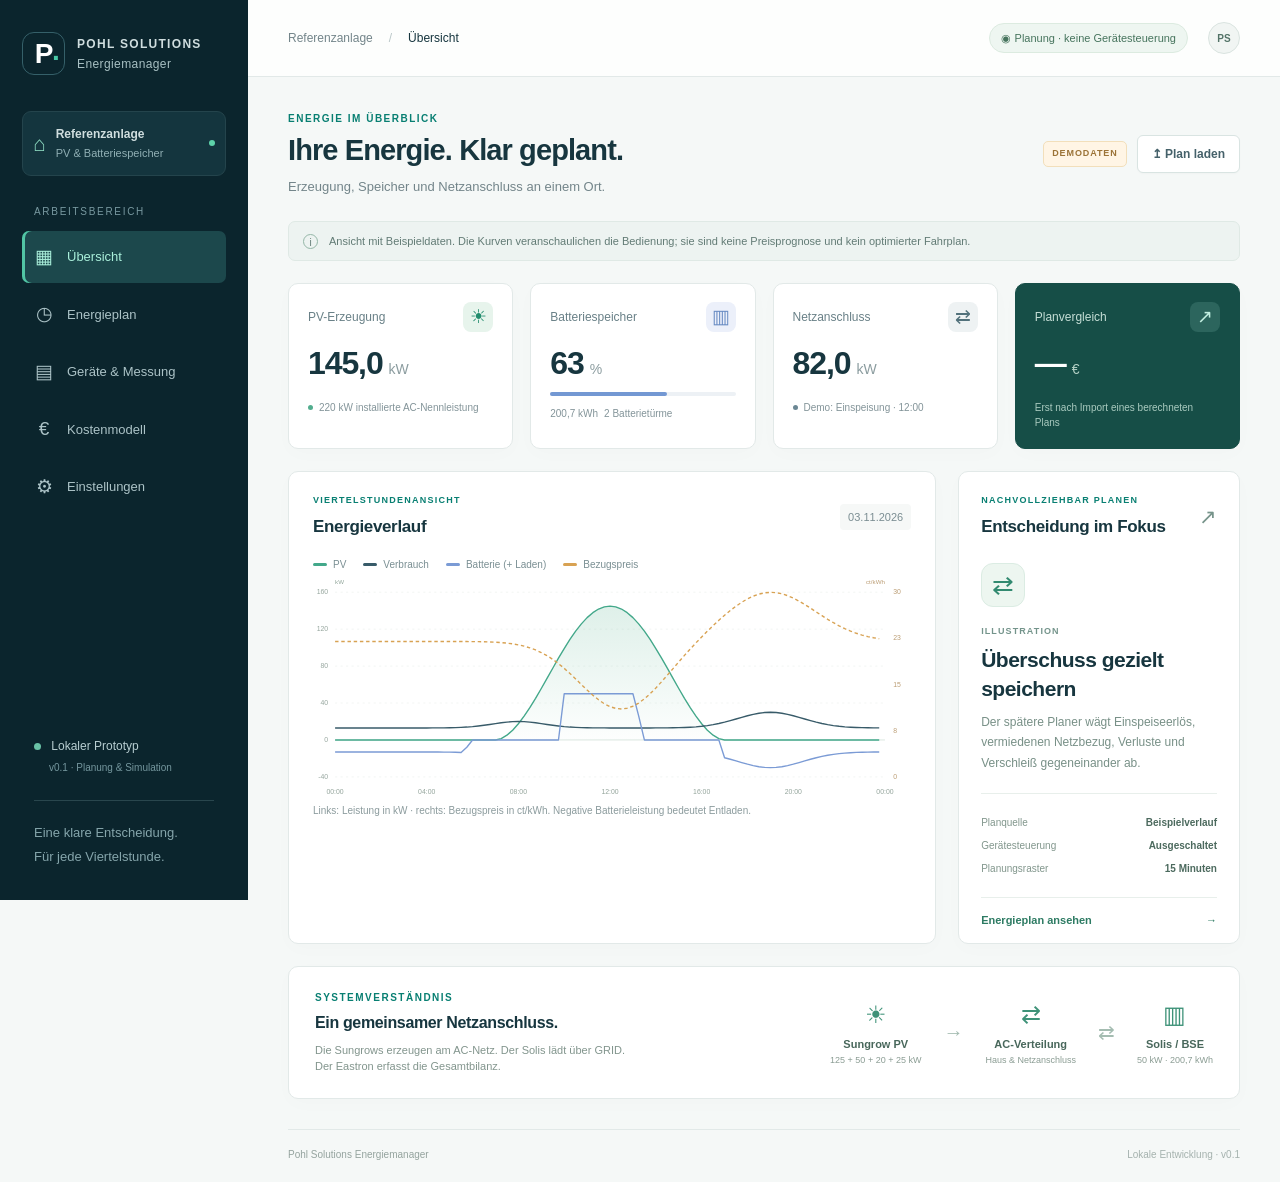
==== preview/index.html @ 00419e40 "feat: add German energy dashboard prototype and interactive cost model" ====
<!doctype html>
<html lang="de">
<head>
  <meta charset="utf-8">
  <meta name="viewport" content="width=device-width, initial-scale=1">
  <meta name="theme-color" content="#0a2930">
  <title>Pohl Solutions · Energiemanager</title>
  <link rel="stylesheet" href="styles.css">
  <script defer src="app.js"></script>
</head>
<body>
  <aside class="sidebar">
    <a class="brand" href="#overview" aria-label="Pohl Solutions Energiemanager Startseite"><span class="brandmark">P<span>·</span></span><span>POHL SOLUTIONS<small>Energiemanager</small></span></a>
    <div class="site-selector"><span class="site-icon">⌂</span><span>Referenzanlage<small>PV & Batteriespeicher</small></span><span class="site-dot"></span></div>
    <p class="nav-label">ARBEITSBEREICH</p>
    <nav aria-label="Hauptnavigation">
      <a href="#overview" data-page="overview"><span>▦</span>Übersicht</a>
      <a href="#plan" data-page="plan"><span>◷</span>Energieplan</a>
      <a href="#devices" data-page="devices"><span>▤</span>Geräte & Messung</a>
      <a href="#costs" data-page="costs"><span>€</span>Kostenmodell</a>
      <a href="#settings" data-page="settings"><span>⚙</span>Einstellungen</a>
    </nav>
    <div class="sidebar-bottom"><span class="state-dot"></span> Lokaler Prototyp<small>v0.1 · Planung & Simulation</small><div class="sidebar-rule"></div><p>Eine klare Entscheidung.<br>Für jede Viertelstunde.</p></div>
  </aside>
  <div class="workspace">
    <header class="topbar"><div><span class="breadcrumb">Referenzanlage</span><span class="breadcrumb-sep">/</span><span id="breadcrumb-page">Übersicht</span></div><div class="topbar-right"><span class="safe-badge">◉ Planung · keine Gerätesteuerung</span><span class="avatar">PS</span></div></header>
    <main>
      <div id="global-error" class="alert error" role="alert" hidden></div>
      <section class="page" id="page-overview" aria-labelledby="overview-heading">
        <div class="page-heading"><div><p class="eyebrow">ENERGIE IM ÜBERBLICK</p><h1 id="overview-heading">Ihre Energie. Klar geplant.</h1><p class="subheading">Erzeugung, Speicher und Netzanschluss an einem Ort.</p></div><div class="heading-actions"><span class="source-badge" id="source-badge">DEMODATEN</span><button class="button secondary" data-action="import">↥ Plan laden</button></div></div>
        <div class="notice"><span class="notice-icon">i</span><p id="data-notice"><strong>Ansicht mit Beispieldaten.</strong> Die Kurven veranschaulichen die Bedienung; sie sind keine Preisprognose und kein optimierter Fahrplan.</p></div>
        <div class="stat-grid">
          <article class="stat-card"><div class="stat-top"><span>PV-Erzeugung</span><span class="stat-icon teal">☀</span></div><p class="stat-value"><span id="stat-pv">—</span><small>kW</small></p><div class="stat-footer"><span class="tiny-dot teal-dot"></span><span>220 kW installierte AC-Nennleistung</span></div></article>
          <article class="stat-card"><div class="stat-top"><span>Batteriespeicher</span><span class="stat-icon blue">▥</span></div><p class="stat-value"><span id="stat-soc">—</span><small>%</small></p><div class="soc-track"><span id="soc-fill"></span></div><div class="stat-footer"><span id="stat-capacity">200,7 kWh</span><span>2 Batterietürme</span></div></article>
          <article class="stat-card"><div class="stat-top"><span>Netzanschluss</span><span class="stat-icon navy">⇄</span></div><p class="stat-value"><span id="stat-grid">—</span><small>kW</small></p><div class="stat-footer"><span class="tiny-dot navy-dot"></span><span id="stat-grid-direction">Eastron · Beispielmessung</span></div></article>
          <article class="stat-card accent-stat"><div class="stat-top"><span id="savings-title">Planvergleich</span><span class="stat-icon light">↗</span></div><p class="stat-value"><span id="stat-savings">—</span><small>€</small></p><div class="stat-footer"><span id="savings-caption">Erst nach Import eines berechneten Plans</span></div></article>
        </div>
        <div class="overview-layout">
          <article class="panel chart-panel"><div class="panel-heading"><div><p class="eyebrow">VIERTELSTUNDENANSICHT</p><h2>Energieverlauf</h2></div><span class="chart-date" id="chart-date"></span></div><div class="chart-legend"><span><i class="legend-line pv-line"></i>PV</span><span><i class="legend-line load-line"></i>Verbrauch</span><span><i class="legend-line battery-line"></i>Batterie (+ Laden)</span><span><i class="legend-line price-line"></i>Bezugspreis</span></div><div id="energy-chart" class="chart-container"></div><p class="chart-note">Links: Leistung in kW · rechts: Bezugspreis in ct/kWh. Negative Batterieleistung bedeutet Entladen.</p></article>
          <article class="panel decision-panel"><div class="panel-heading"><div><p class="eyebrow">NACHVOLLZIEHBAR PLANEN</p><h2>Entscheidung im Fokus</h2></div><span class="small-icon">↗</span></div><div class="decision-symbol">⇄</div><span class="decision-tag" id="decision-tag">ILLUSTRATION</span><h3 id="decision-title">Überschuss gezielt speichern</h3><p id="decision-text">Der spätere Planer wägt Einspeiseerlös, vermiedenen Netzbezug, Verluste und Verschleiß gegeneinander ab.</p><div class="decision-details"><div><span>Planquelle</span><strong id="decision-source">Beispielverlauf</strong></div><div><span>Gerätesteuerung</span><strong>Ausgeschaltet</strong></div><div><span>Planungsraster</span><strong>15 Minuten</strong></div></div><a href="#plan" class="text-link">Energieplan ansehen <span>→</span></a></article>
        </div>
        <article class="panel flow-panel"><div><p class="eyebrow">SYSTEMVERSTÄNDNIS</p><h2>Ein gemeinsamer Netzanschluss.</h2><p>Die Sungrows erzeugen am AC-Netz. Der Solis lädt über GRID. Der Eastron erfasst die Gesamtbilanz.</p></div><div class="flow-chain"><span>☀<b>Sungrow PV</b><small>125 + 50 + 20 + 25 kW</small></span><i>→</i><span>⇄<b>AC-Verteilung</b><small>Haus & Netzanschluss</small></span><i>⇄</i><span>▥<b>Solis / BSE</b><small>50 kW · 200,7 kWh</small></span></div></article>
      </section>
      <section class="page" id="page-plan" aria-labelledby="plan-heading" hidden>
        <div class="page-heading"><div><p class="eyebrow">FAHRPLAN & BEGRÜNDUNGEN</p><h1 id="plan-heading">Energieplan</h1><p class="subheading">Jede Viertelstunde mit Leistung, Ladezustand und Entscheidung.</p></div><div class="heading-actions"><button class="button secondary" data-action="demo">Demodaten</button><button class="button primary" data-action="import">↥ Berechneten Plan laden</button><button class="button secondary" id="export-csv">CSV exportieren</button></div></div>
        <div class="notice"><span class="notice-icon">i</span><p id="plan-notice">Der Beispielverlauf ist nicht optimiert. Importieren Sie eine JSON-Datei aus dem Python-Planer für einen berechneten Fahrplan.</p></div>
        <article class="panel assumptions-panel"><h2>Annahmen & Grenzen</h2><ul id="plan-assumptions"></ul></article>
        <article class="panel table-panel"><div class="table-scroll"><table><caption class="sr-only">Energieplan je Zeitintervall</caption><thead><tr><th>Zeit</th><th>PV</th><th>Last</th><th>Batterie</th><th>SOC am Ende</th><th>Netz</th><th>Bezug / Einspeisung</th><th>Begründung</th></tr></thead><tbody id="plan-table"></tbody></table></div></article>
      </section>
      <section class="page" id="page-devices" aria-labelledby="devices-heading" hidden>
        <div class="page-heading"><div><p class="eyebrow">ANLAGENSTRUKTUR</p><h1 id="devices-heading">Geräte & Messung</h1><p class="subheading">Geplanter Bestand nach Ihren Angaben. Noch keine Live-Verbindungen.</p></div><span class="source-badge">KONZEPT</span></div>
        <div class="device-grid" id="device-list"></div>
        <div class="notice"><span class="notice-icon">i</span><p>Der zweite Stringwechselrichter ist als SG50CX oder SG50CX-P2 zu bestätigen. Kommunikationsports und Schreibrechte werden vor einer späteren Steuerung gerätespezifisch geprüft.</p></div>
      </section>
      <section class="page" id="page-costs" aria-labelledby="costs-heading" hidden>
        <div class="page-heading"><div><p class="eyebrow">TRANSPARENTE ANNAHMEN</p><h1 id="costs-heading">Was kostet das Speichern?</h1><p class="subheading">Vollkosten für die Auswertung. Zusätzlicher Verschleiß für die Betriebsentscheidung.</p></div><span class="source-badge">SZENARIORECHNER</span></div>
        <div class="cost-layout"><form id="cost-form" class="panel form-panel"><h2>Speichermodell</h2><p class="form-intro">Vorbelegte Werte sind Rechenannahmen, keine bestätigten Herstellerdaten. Die Zyklenzahl muss zum gewählten SOC-Fenster passen.</p><div class="form-grid">
          <label>Batterietyp<select name="chemistry"><option value="lfp">LiFePO₄ · eigene Annahmen</option><option value="nmc">NMC · eigene Annahmen</option><option value="other">Anderer Typ</option></select></label>
          <label>Kaufpreis System (€)<input name="purchase" type="number" min="0" step="100" value="40000" required></label>
          <label>Nennkapazität (kWh)<input name="capacity" type="number" min="0.1" step="0.001" value="200.704" required></label>
          <label>Restwert (€)<input name="residual" type="number" min="0" step="100" value="0" required></label>
          <label>Minimaler Ladezustand (%)<input name="minSoc" type="number" min="0" max="99" step="1" value="10" required></label>
          <label>Maximaler Ladezustand (%)<input name="maxSoc" type="number" min="1" max="100" step="1" value="90" required></label>
          <label>Erwartete Durchläufe des SOC-Fensters<input name="cycles" type="number" min="1" step="1" value="6000" required></label>
          <label>Kalenderlebensdauer (Jahre)<input name="years" type="number" min="1" step="1" value="15" required></label>
          <label>Durchläufe des SOC-Fensters / Jahr<input name="cyclesPerYear" type="number" min="1" step="1" value="250" required></label>
          <label>Mittlere verbleibende Kapazität (%)<input name="averageCapacity" type="number" min="1" max="100" step="1" value="90" required></label>
          <label>Ladewirkungsgrad AC → DC (%)<input name="chargeEfficiency" type="number" min="1" max="100" step="0.1" value="95" required></label>
          <label>Entladewirkungsgrad DC → AC (%)<input name="dischargeEfficiency" type="number" min="1" max="100" step="0.1" value="96" required></label>
          <label>Marginaler Verschleiß (ct/kWh AC-Ausgabe)<input name="marginalWear" type="number" min="0" step="0.1" value="0" required><small>Separat festlegen. 0 bedeutet „nicht bewertet“.</small></label>
        </div><div id="cost-error" class="alert error" role="alert" hidden></div><p class="form-footnote">Ein Wechsel des Batterietyps ändert keine Lebensdauerannahmen automatisch. Dieser Rechner verändert weder einen importierten Plan noch Geräteeinstellungen.</p></form>
        <div class="cost-results"><article class="panel cost-result-main"><p class="eyebrow">UMGELEGTE SPEICHERINVESTITION</p><p class="cost-number"><span id="cost-unit">—</span><small>ct/kWh</small></p><p>je über die Lebensdauer abgegebener AC-Energie. Ohne Kosten der geladenen Energie.</p><div class="cost-breakdown"><div><span>Nutzbares SOC-Fenster</span><strong id="cost-window">—</strong></div><div><span>Nutzbare DC-Energie anfangs</span><strong id="cost-usable">—</strong></div><div><span>Erwartete Durchläufe</span><strong id="cost-cycles">—</strong></div><div><span>Abgegebene AC-Energie gesamt</span><strong id="cost-throughput">—</strong></div><div><span>Begrenzender Faktor</span><strong id="cost-limit">—</strong></div><div><span>AC-Gesamtwirkungsgrad</span><strong id="cost-efficiency">—</strong></div></div></article><article class="panel explain-panel"><h2>Zwei unterschiedliche Perspektiven</h2><p><b>Vollkosten</b> verteilen die Investition auf die erwartete Energieabgabe. Sie helfen, die Wirtschaftlichkeit der Anschaffung einzuschätzen.</p><p><b>Betriebsentscheidung</b> vergleicht entgangenen Einspeiseerlös, Verluste, später vermiedenen Netzbezug und zusätzlichen Verschleiß. Bereits angefallene Investitionen werden nicht erneut als zusätzliche Kosten addiert.</p><p class="wear-result" id="wear-result"></p></article></div></div>
      </section>
      <section class="page" id="page-settings" aria-labelledby="settings-heading" hidden>
        <div class="page-heading"><div><p class="eyebrow">KLARE VERANTWORTUNG</p><h1 id="settings-heading">Einstellungen</h1><p class="subheading">Was diese Vorschau kann – und was später ergänzt wird.</p></div></div>
        <div class="settings-grid"><article class="panel explain-panel"><h2>Planung statt Gerätesteuerung</h2><p>Diese Vorschau läuft ausschließlich im Browser. Sie besitzt keine Gerätezugänge, sendet keine Modbus-Befehle und verändert keine Home-Assistant- oder Node-RED-Konfiguration.</p><p>Kostenannahmen werden nur lokal in diesem Browser gespeichert. Importierte Fahrpläne bleiben im Arbeitsspeicher und werden beim Neuladen verworfen.</p><button class="button secondary" id="reset-settings">Kostenannahmen zurücksetzen</button></article><article class="panel explain-panel"><h2>Berechneten Fahrplan importieren</h2><p>Der Python-Planer liefert eine JSON-Datei mit Zeitintervallen, Leistungen, Preisen und Annahmen. Die Ansicht prüft die Daten und zeigt sie anschließend als importierten Plan.</p><button class="button primary" data-action="import">JSON-Datei auswählen</button><p>Zeiten werden in <b>Europe/Berlin</b> angezeigt. Geldbeträge im Datenformat: €/kWh, Anzeige: ct/kWh.</p></article></div>
      </section>
      <footer>Pohl Solutions Energiemanager <span>Lokale Entwicklung · v0.1</span></footer>
    </main>
  </div>
  <input type="file" id="plan-file" accept="application/json,.json" hidden>
</body>
</html>
---- preview/styles.css ----
:root{--navy:#102e36;--navy-deep:#0b252d;--teal:#087f72;--teal-light:#e5f4ee;--blue:#648bd2;--orange:#d99a48;--ink:#17363f;--muted:#73858a;--line:#e2e9e8;--bg:#f5f8f7;--white:#fff;--shadow:0 5px 20px #123e3b04}*{box-sizing:border-box}body{margin:0;background:var(--bg);color:var(--ink);font:14px/1.5 "Segoe UI",Arial,sans-serif}button,input,select{font:inherit}button,a,input,select{outline-offset:4px}a{color:inherit}button{cursor:pointer}.sidebar{position:fixed;inset:0 auto 0 0;width:248px;background:var(--navy-deep);color:#d0dedf;padding:32px 22px;display:flex;flex-direction:column;z-index:5}.brand{display:flex;align-items:center;text-decoration:none;gap:12px;font-size:12px;letter-spacing:1.3px;font-weight:700;white-space:nowrap}.brand small{display:block;color:#a8c0c3;font-weight:400;letter-spacing:.4px;font-size:12px;margin-top:2px}.brandmark{width:43px;height:43px;border:1px solid #356069;border-radius:12px;display:grid;place-items:center;color:#fff;font-size:28px;letter-spacing:-7px;padding-right:6px}.brandmark span{color:#48c8a6;display:inline;position:absolute;transform:translate(12px,4px)}.site-selector{display:flex;align-items:center;gap:10px;background:#14353e;border:1px solid #24444c;padding:13px 10px;border-radius:9px;margin:36px 0 24px;font-size:12px;font-weight:600}.site-selector small{font-weight:400;color:#91b0b5;display:block;font-size:11px;margin-top:2px}.site-icon{font-size:21px;color:#8cd8bf}.site-dot{width:6px;height:6px;background:#5ed3aa;border-radius:50%;margin-left:auto}.nav-label{font-size:10px;letter-spacing:1.7px;color:#7899a0;padding:0 12px;margin:4px 0 12px}.sidebar nav{display:grid;gap:5px}.sidebar nav a{display:flex;align-items:center;gap:13px;text-decoration:none;padding:12px;border-radius:7px;font-size:13px;color:#acc3c7;transition:background .15s}.sidebar nav a>span{font-size:19px;width:20px;text-align:center}.sidebar nav a.active{background:#1c484c;color:#a9efda;box-shadow:inset 3px 0 #51c5a4}.sidebar nav a:hover{background:#173c44;color:#fff}.sidebar-bottom{margin-top:auto;font-size:12px;padding:28px 12px 0;color:#b8ced1}.state-dot{display:inline-block;width:7px;height:7px;background:#69c2a6;border-radius:50%;margin-right:7px}.sidebar-bottom small{display:block;color:#75979e;margin:5px 0 0 15px;font-size:10px}.sidebar-rule{height:1px;background:#29464d;margin:25px 0 20px}.sidebar-bottom p{font-size:13px;color:#85a5ab;line-height:1.8;margin:0}.workspace{margin-left:248px}.topbar{height:77px;border-bottom:1px solid var(--line);background:#ffffffcf;display:flex;justify-content:space-between;align-items:center;padding:0 40px;font-size:12px}.breadcrumb{color:var(--muted)}.breadcrumb-sep{padding:0 16px;color:#b9c6c7}.topbar-right{display:flex;gap:20px;align-items:center}.safe-badge{font-size:11px;background:#eef6f1;border:1px solid #dcebe0;padding:6px 11px;border-radius:20px;color:#46745d}.avatar{display:grid;place-items:center;width:32px;height:32px;border:1px solid #dae4e0;border-radius:50%;font-size:10px;font-weight:700;background:#f1f5f3;color:#537367}main{max-width:1720px;margin:auto;padding:34px 40px 0}.page-heading{display:flex;align-items:center;justify-content:space-between;gap:20px;margin-bottom:24px}.eyebrow{font-size:10px;letter-spacing:1.5px;font-weight:650;color:var(--teal);margin:0 0 6px}h1{font-size:29px;letter-spacing:-.9px;line-height:1.25;font-weight:650;margin:0 0 9px}h2{font-size:17px;font-weight:650;letter-spacing:-.35px;margin:0}h3{font-size:23px;line-height:1.35;letter-spacing:-.5px}.subheading{margin:0;color:var(--muted);font-size:13px}.heading-actions{display:flex;align-items:center;gap:10px;flex-wrap:wrap}.source-badge{background:#fff5e5;border:1px solid #f2dfbb;color:#9b7337;border-radius:5px;padding:5px 8px;letter-spacing:.9px;font-size:9px;font-weight:700}.source-badge.imported{background:var(--teal-light);border-color:#c6e3d8;color:var(--teal)}.button{border-radius:6px;padding:9px 14px;font-size:12px;font-weight:600;border:1px solid transparent;white-space:nowrap;transition:background .2s}.button.secondary{background:white;color:#45616a;border-color:#d9e4e2;box-shadow:0 1px 2px #0c282606}.button.secondary:hover{background:#edf5f1}.button.primary{background:var(--teal);color:white}.button.primary:hover{background:#06685e}.notice{display:flex;align-items:flex-start;gap:11px;background:#edf3f1;border:1px solid #dfe9e5;border-radius:7px;padding:11px 14px;color:#627b75;margin-bottom:22px;font-size:11px}.notice p{margin:0}.notice strong{font-weight:600}.notice-icon{display:inline-grid;place-items:center;flex:none;border:1px solid #95b7a8;border-radius:50%;font-size:10px;width:15px;height:15px;margin-top:1px}.stat-grid{display:grid;grid-template-columns:repeat(4,minmax(0,1fr));gap:17px;margin-bottom:22px}.stat-card{background:var(--white);border:1px solid var(--line);border-radius:10px;padding:18px 19px 15px;min-height:166px;box-shadow:var(--shadow)}.stat-top{display:flex;justify-content:space-between;align-items:center;color:#698087;font-size:12px}.stat-icon{display:grid;place-items:center;width:30px;height:30px;border-radius:8px;font-size:19px}.teal{background:#e7f4ec;color:#218c6d}.blue{background:#ecf0fa;color:#698cc3}.navy{background:#eef2f3;color:#52717b}.light{background:#2c655d;color:#c1eee0}.stat-value{font-size:32px;font-weight:650;letter-spacing:-1.1px;line-height:1.2;margin:12px 0 17px;font-variant-numeric:tabular-nums}.stat-value small{font-size:14px;font-weight:400;letter-spacing:0;color:#8b9c9f;margin-left:6px}.stat-footer{display:flex;align-items:center;gap:6px;color:#839499;font-size:10px;justify-content:flex-start}.stat-footer span:last-child:not(:first-child){margin-left:0}.soc-track{height:4px;background:#edf1f5;border-radius:4px;margin-top:-8px;margin-bottom:10px}.soc-track span{display:block;height:100%;width:50%;background:#7398d3;border-radius:4px}.tiny-dot{width:5px;height:5px;border-radius:50%;flex:none}.teal-dot{background:#52ad8e}.navy-dot{background:#6b8794}.accent-stat{background:#164e47;border-color:#164e47;color:#fff}.accent-stat .stat-top{color:#c5ded6}.accent-stat .stat-value small{color:#b5d1c6}.accent-stat .stat-footer{color:#aacbc0}.overview-layout{display:grid;grid-template-columns:minmax(0,2.3fr) minmax(265px,1fr);gap:22px;margin-bottom:22px}.panel{border:1px solid var(--line);border-radius:10px;background:white;box-shadow:var(--shadow)}.panel-heading{display:flex;justify-content:space-between;align-items:center;gap:12px;padding:22px 24px 0}.panel-heading .eyebrow{font-size:9px;letter-spacing:1.25px}.chart-date{font-size:11px;color:#7a8d92;background:#f6f8f7;padding:5px 8px;border-radius:4px;white-space:nowrap}.chart-legend{display:flex;gap:17px;flex-wrap:wrap;padding:18px 24px 0;font-size:10px;color:#7a8f93}.chart-legend>span{display:flex;align-items:center;gap:6px}.legend-line{width:14px;height:3px;display:inline-block;border-radius:2px}.pv-line{background:#43a88a}.load-line{background:#385b69}.battery-line{background:#7b9bd5}.price-line{background:#d8a253}.chart-container{padding:3px 13px 0}.chart-container svg{display:block;width:100%;height:auto;min-height:200px}.chart-note{font-size:10px;color:#8b9b9d;margin:0;padding:0 24px 20px}.decision-panel .panel-heading{padding:22px 22px 0}.small-icon{font-size:21px;color:#77948b}.decision-symbol{width:44px;height:44px;margin:24px 22px 12px;background:#edf6f0;border:1px solid #dbece3;border-radius:12px;display:grid;place-items:center;font-size:26px;color:#328a70}.decision-tag{font-size:9px;letter-spacing:1.1px;color:#74948b;padding:0 22px;font-weight:650}.decision-panel h3{font-size:21px;margin:6px 22px 9px}.decision-panel>p{font-size:12px;color:#789087;margin:0 22px 20px;line-height:1.7}.decision-details{border-top:1px solid #e8efeb;margin:0 22px;padding:13px 0}.decision-details>div{display:flex;justify-content:space-between;gap:12px;font-size:10px;margin:8px 0;color:#81968c}.decision-details strong{font-weight:550;color:#4c6a5e;max-width:60%;text-align:right}.text-link{display:flex;justify-content:space-between;border-top:1px solid #e8efeb;padding:14px 0;margin:0 22px;color:#2d7b63;font-size:11px;font-weight:600;text-decoration:none}.flow-panel{display:flex;align-items:center;justify-content:space-between;padding:23px 26px;gap:30px}.flow-panel>div:first-child{max-width:330px}.flow-panel h2{font-size:16px}.flow-panel p:not(.eyebrow){font-size:11px;color:#82958d;margin:7px 0 0}.flow-chain{display:flex;align-items:center;gap:22px;flex:1;justify-content:flex-end}.flow-chain>span{text-align:center;font-size:24px;color:#3e9278}.flow-chain b{display:block;font-size:11px;color:#48675b;margin-top:3px}.flow-chain small{display:block;font-size:9px;color:#8a9c93;margin-top:2px}.flow-chain i{font-style:normal;color:#a4bcb1;font-size:20px}footer{display:flex;justify-content:space-between;border-top:1px solid var(--line);margin-top:30px;padding:17px 0 20px;color:#94a39e;font-size:10px}footer span{color:#a5b2ae}.assumptions-panel{padding:20px 24px;margin-bottom:20px}.assumptions-panel ul{font-size:12px;color:#6d827d;padding-left:18px;margin-bottom:0}.table-panel{overflow:hidden}.table-scroll{overflow:auto;max-height:650px}table{border-collapse:collapse;width:100%;font-size:11px;text-align:left}th{background:#eef4f1;position:sticky;top:0;color:#527365;font-weight:650;white-space:nowrap;padding:13px 15px;z-index:1}td{border-top:1px solid #edf1ef;padding:11px 15px;font-variant-numeric:tabular-nums;white-space:nowrap}td:last-child{white-space:normal;min-width:190px;color:#7b8f85}tbody tr:nth-child(even){background:#fbfcfb}.charge-text{color:#168568}.discharge-text{color:#547ab5}.device-grid{display:grid;grid-template-columns:repeat(3,minmax(0,1fr));gap:18px;margin-bottom:22px}.device-card{padding:23px}.device-card .device-kind{font-size:10px;color:#82988f;margin:12px 0 4px}.device-card h2{font-size:18px}.device-card p{font-size:12px;color:#7c9188}.device-card .device-meta{padding-top:12px;border-top:1px solid var(--line);font-size:10px;color:#6c8779}.not-connected{display:inline-block;font-size:9px;background:#f2f5f3;color:#8ca095;padding:3px 7px;border-radius:4px}.cost-layout{display:grid;grid-template-columns:minmax(0,1.5fr) minmax(300px,1fr);gap:22px}.form-panel{padding:25px}.form-intro{font-size:12px;color:#7c9188;margin-bottom:24px}.form-grid{display:grid;grid-template-columns:repeat(2,minmax(0,1fr));gap:19px 20px}.form-grid label{display:flex;flex-direction:column;gap:7px;color:#536f61;font-size:11px;font-weight:600}.form-grid input,.form-grid select{width:100%;background:#fcfdfc;border:1px solid #d8e4dd;border-radius:5px;padding:10px 11px;color:var(--ink);font-size:13px;font-weight:400}.form-grid input:focus,.form-grid select:focus{outline:2px solid #b2dfcc;border-color:#64b197}.form-grid label small{font-size:10px;font-weight:400;color:#8d9d94}.form-footnote{font-size:10px;line-height:1.7;color:#8a9d91;border-top:1px solid var(--line);padding-top:15px;margin-top:24px}.cost-results{display:flex;flex-direction:column;gap:20px}.cost-result-main{padding:26px;background:#eff7f2;border-color:#d9eade}.cost-number{font-size:52px;letter-spacing:-2px;font-weight:650;color:#217252;margin:16px 0 6px;line-height:1.15}.cost-number small{font-size:16px;letter-spacing:0;font-weight:400;margin-left:9px}.cost-result-main>p:not(.eyebrow):not(.cost-number){font-size:12px;color:#789181;max-width:280px}.cost-breakdown{border-top:1px solid #d9e8dd;margin-top:24px;padding-top:10px}.cost-breakdown>div{display:flex;justify-content:space-between;gap:15px;margin:14px 0;font-size:11px;color:#749280}.cost-breakdown strong{font-weight:600;color:#3e7055;text-align:right}.explain-panel{padding:25px}.explain-panel p{font-size:12px;color:#7a9184;line-height:1.8}.explain-panel .button{margin:8px 0}.wear-result{border-top:1px solid var(--line);padding-top:15px}.settings-grid{display:grid;grid-template-columns:repeat(2,minmax(0,1fr));gap:22px}.alert.error{border:1px solid #efcfc4;background:#fff2ed;color:#9b4c35;border-radius:6px;padding:12px 15px;margin-bottom:20px;font-size:12px}.form-panel .alert{margin-top:18px;margin-bottom:0}.sr-only{position:absolute;width:1px;height:1px;padding:0;margin:-1px;overflow:hidden;clip:rect(0,0,0,0);white-space:nowrap;border:0}[hidden]{display:none!important}@media(min-width:1600px){main{padding-top:42px}.stat-card{min-height:180px}.chart-container{padding-top:12px}.overview-layout{grid-template-columns:minmax(0,2.5fr) minmax(300px,1fr)}}@media(max-width:1200px){.sidebar{width:215px;padding:28px 15px}.workspace{margin-left:215px}.brand{font-size:10px;gap:9px}.brandmark{width:36px;height:39px}.topbar{padding:0 26px}main{padding:28px 26px 0}.stat-grid{gap:12px}.stat-card{padding:16px 14px}.stat-value{font-size:29px}.stat-footer{font-size:9px}.overview-layout{grid-template-columns:minmax(0,1.8fr) minmax(240px,1fr);gap:17px}.flow-panel{align-items:flex-start;flex-direction:column;gap:20px}.flow-panel>div:first-child{max-width:100%}.flow-chain{width:100%;justify-content:space-around}.device-grid{grid-template-columns:repeat(2,minmax(0,1fr))}.cost-layout{grid-template-columns:1.3fr 1fr}}@media(max-width:920px){.sidebar{width:74px;padding:25px 11px}.brand{justify-content:center}.brand>span:not(.brandmark),.site-selector,.nav-label,.sidebar-bottom{display:none}.sidebar nav{margin-top:35px}.sidebar nav a{font-size:0;padding:13px;justify-content:center}.sidebar nav a>span{font-size:21px}.workspace{margin-left:74px}.stat-grid{grid-template-columns:repeat(2,minmax(0,1fr))}.overview-layout{grid-template-columns:1fr}.decision-panel{display:none}.cost-layout{grid-template-columns:1fr}.topbar-right{gap:10px}.safe-badge{font-size:9px}.page-heading{align-items:flex-start}.heading-actions{justify-content:flex-end}.settings-grid{grid-template-columns:1fr}}@media(max-width:600px){main{padding:24px 15px 0}.topbar{height:64px;padding:0 15px}.topbar>div:first-child{font-size:10px}.breadcrumb-sep{padding:0 7px}.avatar{display:none}.safe-badge{font-size:8px;padding:5px 7px}.page-heading{flex-direction:column;gap:14px}.heading-actions{justify-content:flex-start}h1{font-size:25px}.subheading{font-size:12px}.stat-grid{gap:10px}.stat-card{padding:13px 11px;min-height:152px}.stat-top{font-size:11px}.stat-icon{width:25px;height:25px;font-size:16px}.stat-value{font-size:28px}.stat-footer{font-size:8px;flex-wrap:wrap}.panel-heading{padding:18px 16px 0}.panel-heading h2{font-size:15px}.chart-legend{padding:15px 16px 0;gap:10px;font-size:9px}.chart-date{font-size:9px}.chart-note{padding:0 16px 17px;font-size:9px}.flow-panel{padding:20px}.flow-chain{gap:7px}.flow-chain>span{font-size:21px}.flow-chain b{font-size:9px}.flow-chain small{font-size:8px}.device-grid{grid-template-columns:1fr}.form-grid{grid-template-columns:1fr}.form-panel,.explain-panel{padding:20px}footer{font-size:9px;gap:10px}.notice{font-size:10px}.chart-container{padding-left:0;padding-right:0}}

/* Keep chart labels legible on narrow screens; the chart scrolls inside its panel. */
@media(max-width:600px){.chart-container{overflow-x:auto;max-width:100%;padding-bottom:8px}.chart-container svg{min-width:620px;min-height:0}.chart-note::after{content:' Auf kleinen Bildschirmen lässt sich das Diagramm seitlich verschieben.'}}
.chart-panel{min-width:0}.chart-container{min-width:0}
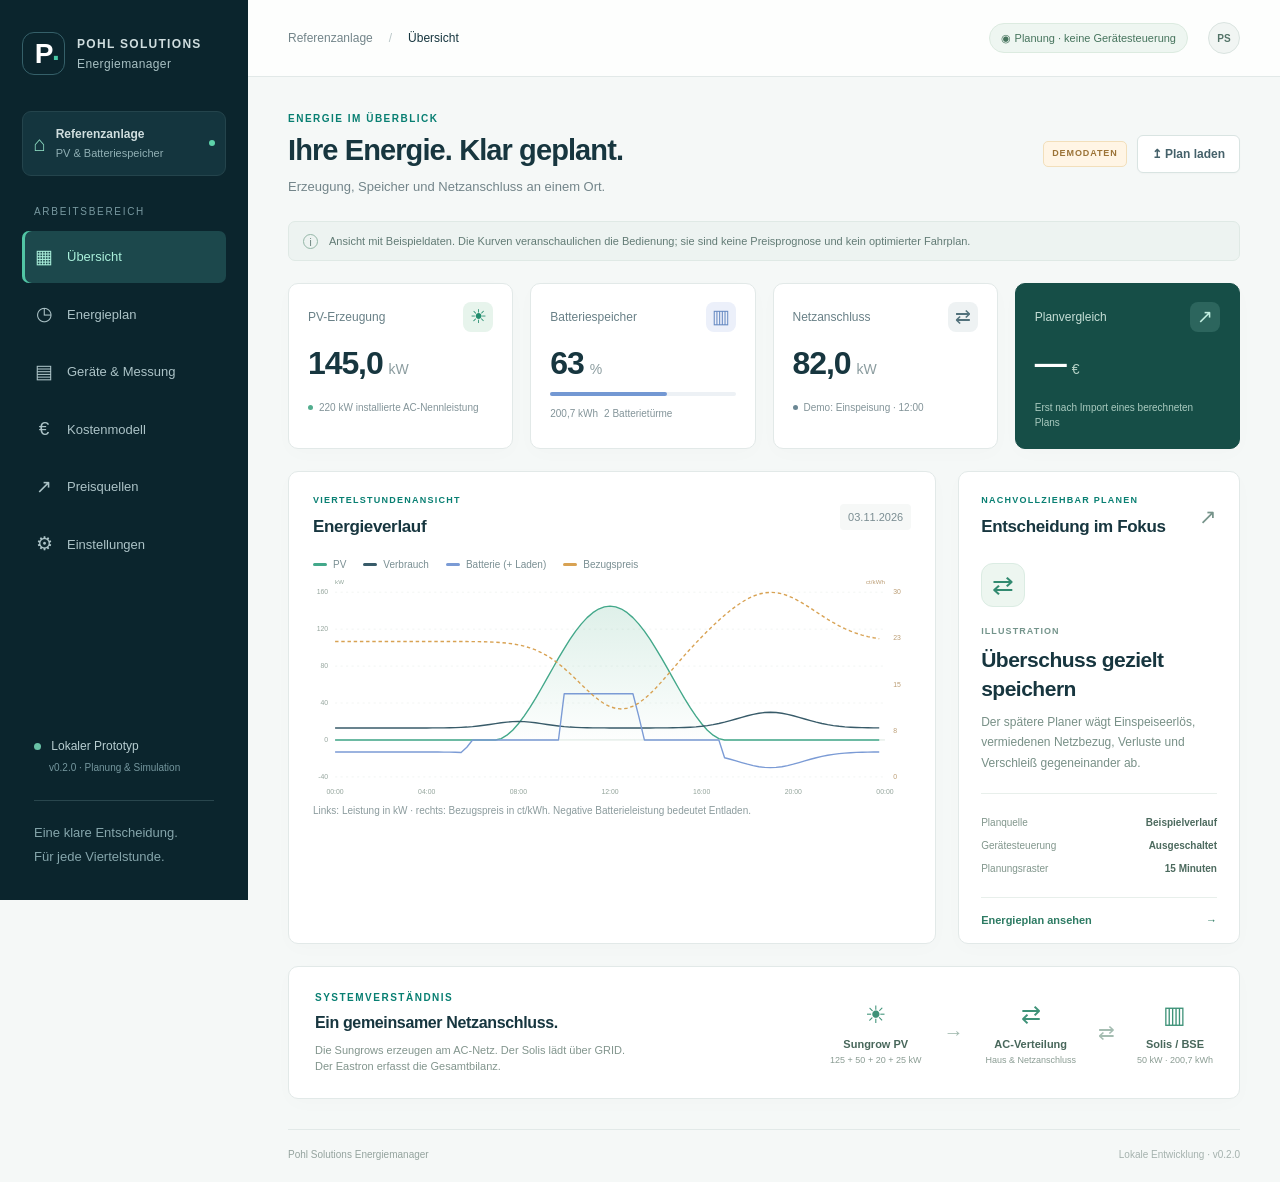
==== commit 3e68802c: "feat: add price source selection and configuration export to preview" ====
--- a/preview/index.html
+++ b/preview/index.html
@@ -18,9 +18,10 @@
       <a href="#plan" data-page="plan"><span>◷</span>Energieplan</a>
       <a href="#devices" data-page="devices"><span>▤</span>Geräte & Messung</a>
       <a href="#costs" data-page="costs"><span>€</span>Kostenmodell</a>
+      <a href="#prices" data-page="prices"><span>↗</span>Preisquellen</a>
       <a href="#settings" data-page="settings"><span>⚙</span>Einstellungen</a>
     </nav>
-    <div class="sidebar-bottom"><span class="state-dot"></span> Lokaler Prototyp<small>v0.1 · Planung & Simulation</small><div class="sidebar-rule"></div><p>Eine klare Entscheidung.<br>Für jede Viertelstunde.</p></div>
+    <div class="sidebar-bottom"><span class="state-dot"></span> Lokaler Prototyp<small>v0.2.0 · Planung & Simulation</small><div class="sidebar-rule"></div><p>Eine klare Entscheidung.<br>Für jede Viertelstunde.</p></div>
   </aside>
   <div class="workspace">
     <header class="topbar"><div><span class="breadcrumb">Referenzanlage</span><span class="breadcrumb-sep">/</span><span id="breadcrumb-page">Übersicht</span></div><div class="topbar-right"><span class="safe-badge">◉ Planung · keine Gerätesteuerung</span><span class="avatar">PS</span></div></header>
@@ -71,14 +72,19 @@
         </div><div id="cost-error" class="alert error" role="alert" hidden></div><p class="form-footnote">Ein Wechsel des Batterietyps ändert keine Lebensdauerannahmen automatisch. Dieser Rechner verändert weder einen importierten Plan noch Geräteeinstellungen.</p></form>
         <div class="cost-results"><article class="panel cost-result-main"><p class="eyebrow">UMGELEGTE SPEICHERINVESTITION</p><p class="cost-number"><span id="cost-unit">—</span><small>ct/kWh</small></p><p>je über die Lebensdauer abgegebener AC-Energie. Ohne Kosten der geladenen Energie.</p><div class="cost-breakdown"><div><span>Nutzbares SOC-Fenster</span><strong id="cost-window">—</strong></div><div><span>Nutzbare DC-Energie anfangs</span><strong id="cost-usable">—</strong></div><div><span>Erwartete Durchläufe</span><strong id="cost-cycles">—</strong></div><div><span>Abgegebene AC-Energie gesamt</span><strong id="cost-throughput">—</strong></div><div><span>Begrenzender Faktor</span><strong id="cost-limit">—</strong></div><div><span>AC-Gesamtwirkungsgrad</span><strong id="cost-efficiency">—</strong></div></div></article><article class="panel explain-panel"><h2>Zwei unterschiedliche Perspektiven</h2><p><b>Vollkosten</b> verteilen die Investition auf die erwartete Energieabgabe. Sie helfen, die Wirtschaftlichkeit der Anschaffung einzuschätzen.</p><p><b>Betriebsentscheidung</b> vergleicht entgangenen Einspeiseerlös, Verluste, später vermiedenen Netzbezug und zusätzlichen Verschleiß. Bereits angefallene Investitionen werden nicht erneut als zusätzliche Kosten addiert.</p><p class="wear-result" id="wear-result"></p></article></div></div>
       </section>
+      <section class="page" id="page-prices" aria-labelledby="prices-heading" hidden>
+        <div class="page-heading"><div><p class="eyebrow">DATENQUELLEN & VERTRAGSKONDITIONEN</p><h1 id="prices-heading">Woher kommen Ihre Preise?</h1><p class="subheading">Bezug und Einspeisung unabhängig konfigurieren. Preise mit klaren Einheiten.</p></div><span class="source-badge">KONFIGURATIONSVORSCHAU</span></div>
+        <div class="notice"><span class="notice-icon">i</span><p><strong>Diese Vorschau ruft keine Preise ab.</strong> Sie speichert die Quellenwahl lokal und exportiert die passenden HA-Einstellungswerte. Ein bereits importierter Energieplan wird dadurch nicht verändert oder neu berechnet.</p></div>
+        <form id="price-form"><div id="price-source-cards" class="price-source-grid"></div><div id="price-error" class="alert error" role="alert" hidden></div><div class="price-actions"><button class="button primary" type="submit">Konfiguration lokal speichern</button><button class="button secondary" id="export-prices" type="button">HA-Einstellungswerte exportieren</button><span id="price-status" role="status" aria-live="polite">Noch nicht gespeichert.</span></div></form>
+        <article class="panel explain-panel price-explanation"><h2>Zwei Preise. Zwei wirtschaftliche Entscheidungen.</h2><div class="price-explanation-grid"><div><h3>Strom beziehen</h3><p>Was kostet eine zusätzliche Kilowattstunde aus dem Netz? Die passende Quelle muss Ihre variablen Vertragskosten abbilden: Börsenpreis, Aufschläge und weitere variable Bestandteile.</p></div><div><h3>Strom einspeisen</h3><p>Welcher Erlös entsteht für eine zusätzliche eingespeiste Kilowattstunde? Hier können eine feste Vergütung oder eine eigene Vermarktungsformel stehen. Der Bezugspreis wird nicht automatisch übernommen.</p></div></div><p class="formula"><b>Vertragspreis in €/kWh = Quellenwert in €/kWh × Faktor + Zuschlag in €/kWh</b><br>Die Quellen-Einheit wird zuerst umgerechnet. Beispiel: 100 €/MWh → 0,10 €/kWh; Faktor 1,19 und Zuschlag 0,02 €/kWh → 0,139 €/kWh.</p><p>SMARD liefert Großhandelspreise für Deutschland/Luxemburg. Ihre Vertragskosten beziehungsweise Erlöse sind damit nicht automatisch vollständig erfasst. Bei Auswahl von SMARD übernimmt die HA-Integration den Abruf; diese Browseransicht exportiert lediglich die Konfiguration. Grundgebühren ohne Abhängigkeit vom Energieverbrauch gehören nicht als pauschaler Zuschlag in die Viertelstundenentscheidung.</p></article>
+      </section>
       <section class="page" id="page-settings" aria-labelledby="settings-heading" hidden>
         <div class="page-heading"><div><p class="eyebrow">KLARE VERANTWORTUNG</p><h1 id="settings-heading">Einstellungen</h1><p class="subheading">Was diese Vorschau kann – und was später ergänzt wird.</p></div></div>
         <div class="settings-grid"><article class="panel explain-panel"><h2>Planung statt Gerätesteuerung</h2><p>Diese Vorschau läuft ausschließlich im Browser. Sie besitzt keine Gerätezugänge, sendet keine Modbus-Befehle und verändert keine Home-Assistant- oder Node-RED-Konfiguration.</p><p>Kostenannahmen werden nur lokal in diesem Browser gespeichert. Importierte Fahrpläne bleiben im Arbeitsspeicher und werden beim Neuladen verworfen.</p><button class="button secondary" id="reset-settings">Kostenannahmen zurücksetzen</button></article><article class="panel explain-panel"><h2>Berechneten Fahrplan importieren</h2><p>Der Python-Planer liefert eine JSON-Datei mit Zeitintervallen, Leistungen, Preisen und Annahmen. Die Ansicht prüft die Daten und zeigt sie anschließend als importierten Plan.</p><button class="button primary" data-action="import">JSON-Datei auswählen</button><p>Zeiten werden in <b>Europe/Berlin</b> angezeigt. Geldbeträge im Datenformat: €/kWh, Anzeige: ct/kWh.</p></article></div>
       </section>
-      <footer>Pohl Solutions Energiemanager <span>Lokale Entwicklung · v0.1</span></footer>
+      <footer>Pohl Solutions Energiemanager <span>Lokale Entwicklung · v0.2.0</span></footer>
     </main>
   </div>
   <input type="file" id="plan-file" accept="application/json,.json" hidden>
 </body>
 </html>
-
--- a/preview/styles.css
+++ b/preview/styles.css
@@ -3,3 +3,6 @@
 /* Keep chart labels legible on narrow screens; the chart scrolls inside its panel. */
 @media(max-width:600px){.chart-container{overflow-x:auto;max-width:100%;padding-bottom:8px}.chart-container svg{min-width:620px;min-height:0}.chart-note::after{content:' Auf kleinen Bildschirmen lässt sich das Diagramm seitlich verschieben.'}}
 .chart-panel{min-width:0}.chart-container{min-width:0}
+
+/* Independent electricity price sources, local configuration only. */
+.price-source-grid{display:grid;grid-template-columns:repeat(2,minmax(0,1fr));gap:22px;margin-bottom:20px}.price-source-card{min-width:0}.price-card-title{display:flex;align-items:center;gap:13px;margin-bottom:23px}.price-card-title .eyebrow{font-size:9px;margin-bottom:2px}.price-card-title .stat-icon{height:39px;width:39px}.price-source-card .full-width{grid-column:1/-1}.price-source-card input[type=url],.price-source-card input[type=text]{font-size:12px}.price-source-card select:disabled{color:#708b7c;background:#f0f5f1}.price-source-help{font-size:11px;color:#7a9184;line-height:1.8;margin:22px 0 13px}.price-source-summary{font-size:11px;background:#edf6f0;border:1px solid #dcebe1;border-radius:5px;padding:12px;color:#41785b}.price-actions{display:flex;align-items:center;gap:11px;flex-wrap:wrap;margin-bottom:24px}.price-actions [role=status]{font-size:11px;color:#7e9588;flex-basis:100%;margin-top:3px}.price-explanation-grid{display:grid;grid-template-columns:repeat(2,minmax(0,1fr));gap:28px}.price-explanation h3{font-size:14px;letter-spacing:0;margin:18px 0 5px}.price-explanation p{margin-top:5px}.price-explanation .formula{background:#f4f8f5;padding:15px;border:1px solid #e3ece6;border-radius:6px;margin-top:20px}.price-source-card label small{overflow-wrap:anywhere}@media(max-width:1100px){.price-source-grid{grid-template-columns:1fr}}@media(max-width:600px){.price-explanation-grid{grid-template-columns:1fr;gap:0}.price-actions .button{white-space:normal;text-align:left}.price-source-card input,.price-source-card select{min-width:0}}
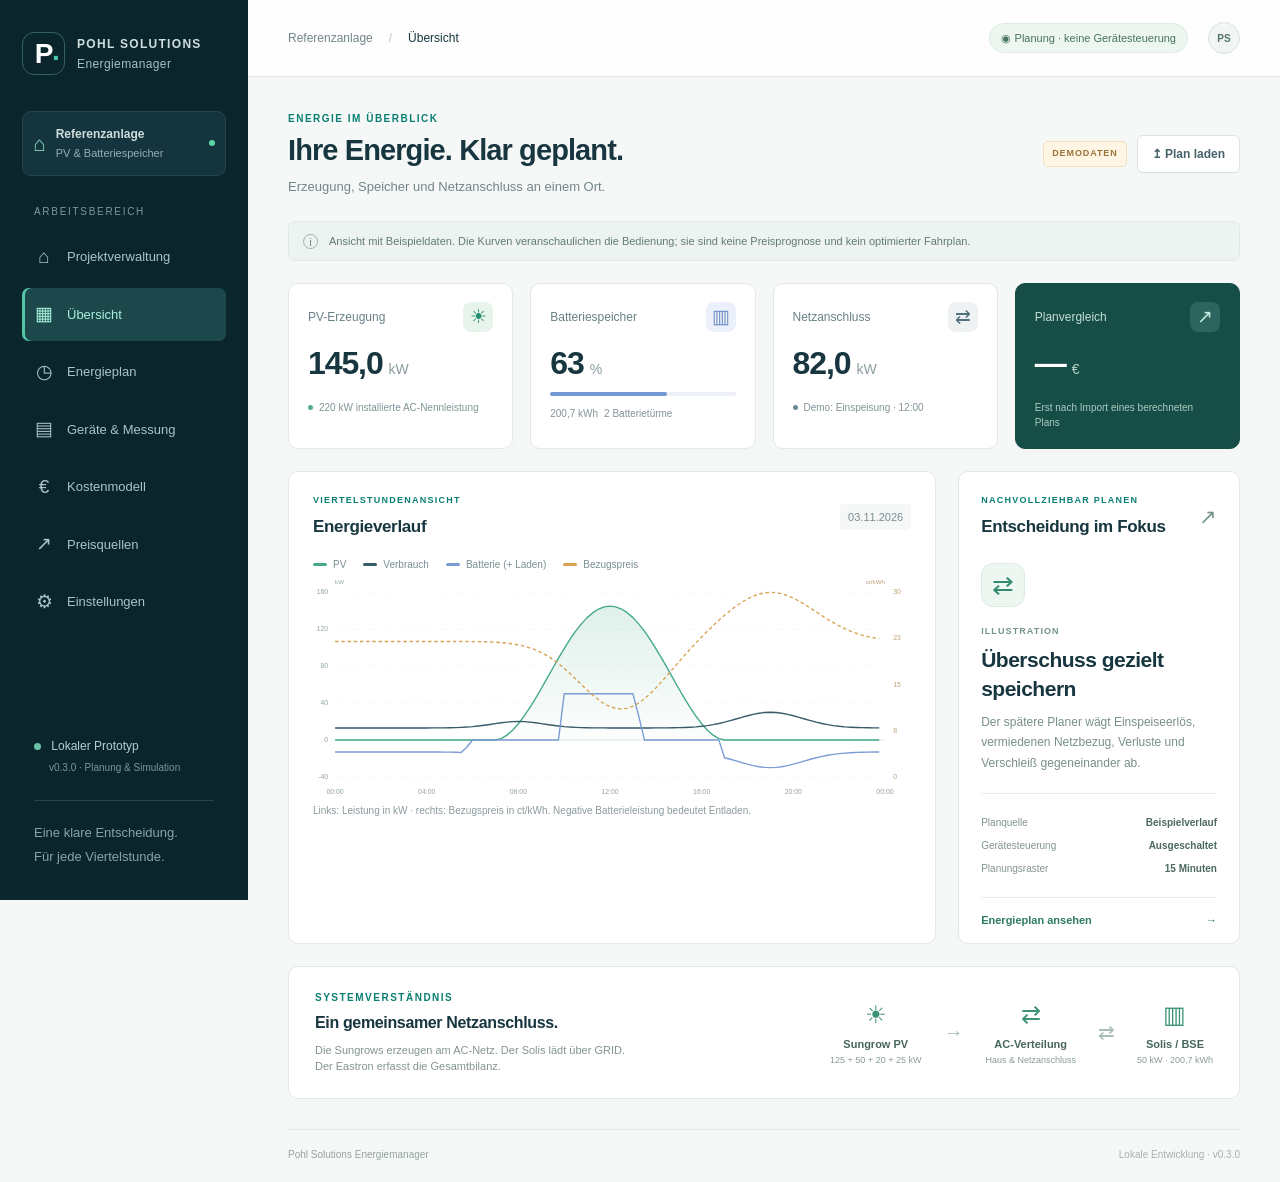
==== commit 861f6be8: "feat: add validated project management and first testable topology UI" ====
--- a/preview/index.html
+++ b/preview/index.html
@@ -14,6 +14,7 @@
     <div class="site-selector"><span class="site-icon">⌂</span><span>Referenzanlage<small>PV & Batteriespeicher</small></span><span class="site-dot"></span></div>
     <p class="nav-label">ARBEITSBEREICH</p>
     <nav aria-label="Hauptnavigation">
+      <a href="project.html"><span>⌂</span>Projektverwaltung</a>
       <a href="#overview" data-page="overview"><span>▦</span>Übersicht</a>
       <a href="#plan" data-page="plan"><span>◷</span>Energieplan</a>
       <a href="#devices" data-page="devices"><span>▤</span>Geräte & Messung</a>
@@ -21,7 +22,7 @@
       <a href="#prices" data-page="prices"><span>↗</span>Preisquellen</a>
       <a href="#settings" data-page="settings"><span>⚙</span>Einstellungen</a>
     </nav>
-    <div class="sidebar-bottom"><span class="state-dot"></span> Lokaler Prototyp<small>v0.2.0 · Planung & Simulation</small><div class="sidebar-rule"></div><p>Eine klare Entscheidung.<br>Für jede Viertelstunde.</p></div>
+    <div class="sidebar-bottom"><span class="state-dot"></span> Lokaler Prototyp<small>v0.3.0 · Planung & Simulation</small><div class="sidebar-rule"></div><p>Eine klare Entscheidung.<br>Für jede Viertelstunde.</p></div>
   </aside>
   <div class="workspace">
     <header class="topbar"><div><span class="breadcrumb">Referenzanlage</span><span class="breadcrumb-sep">/</span><span id="breadcrumb-page">Übersicht</span></div><div class="topbar-right"><span class="safe-badge">◉ Planung · keine Gerätesteuerung</span><span class="avatar">PS</span></div></header>
@@ -82,7 +83,7 @@
         <div class="page-heading"><div><p class="eyebrow">KLARE VERANTWORTUNG</p><h1 id="settings-heading">Einstellungen</h1><p class="subheading">Was diese Vorschau kann – und was später ergänzt wird.</p></div></div>
         <div class="settings-grid"><article class="panel explain-panel"><h2>Planung statt Gerätesteuerung</h2><p>Diese Vorschau läuft ausschließlich im Browser. Sie besitzt keine Gerätezugänge, sendet keine Modbus-Befehle und verändert keine Home-Assistant- oder Node-RED-Konfiguration.</p><p>Kostenannahmen werden nur lokal in diesem Browser gespeichert. Importierte Fahrpläne bleiben im Arbeitsspeicher und werden beim Neuladen verworfen.</p><button class="button secondary" id="reset-settings">Kostenannahmen zurücksetzen</button></article><article class="panel explain-panel"><h2>Berechneten Fahrplan importieren</h2><p>Der Python-Planer liefert eine JSON-Datei mit Zeitintervallen, Leistungen, Preisen und Annahmen. Die Ansicht prüft die Daten und zeigt sie anschließend als importierten Plan.</p><button class="button primary" data-action="import">JSON-Datei auswählen</button><p>Zeiten werden in <b>Europe/Berlin</b> angezeigt. Geldbeträge im Datenformat: €/kWh, Anzeige: ct/kWh.</p></article></div>
       </section>
-      <footer>Pohl Solutions Energiemanager <span>Lokale Entwicklung · v0.2.0</span></footer>
+      <footer>Pohl Solutions Energiemanager <span>Lokale Entwicklung · v0.3.0</span></footer>
     </main>
   </div>
   <input type="file" id="plan-file" accept="application/json,.json" hidden>
